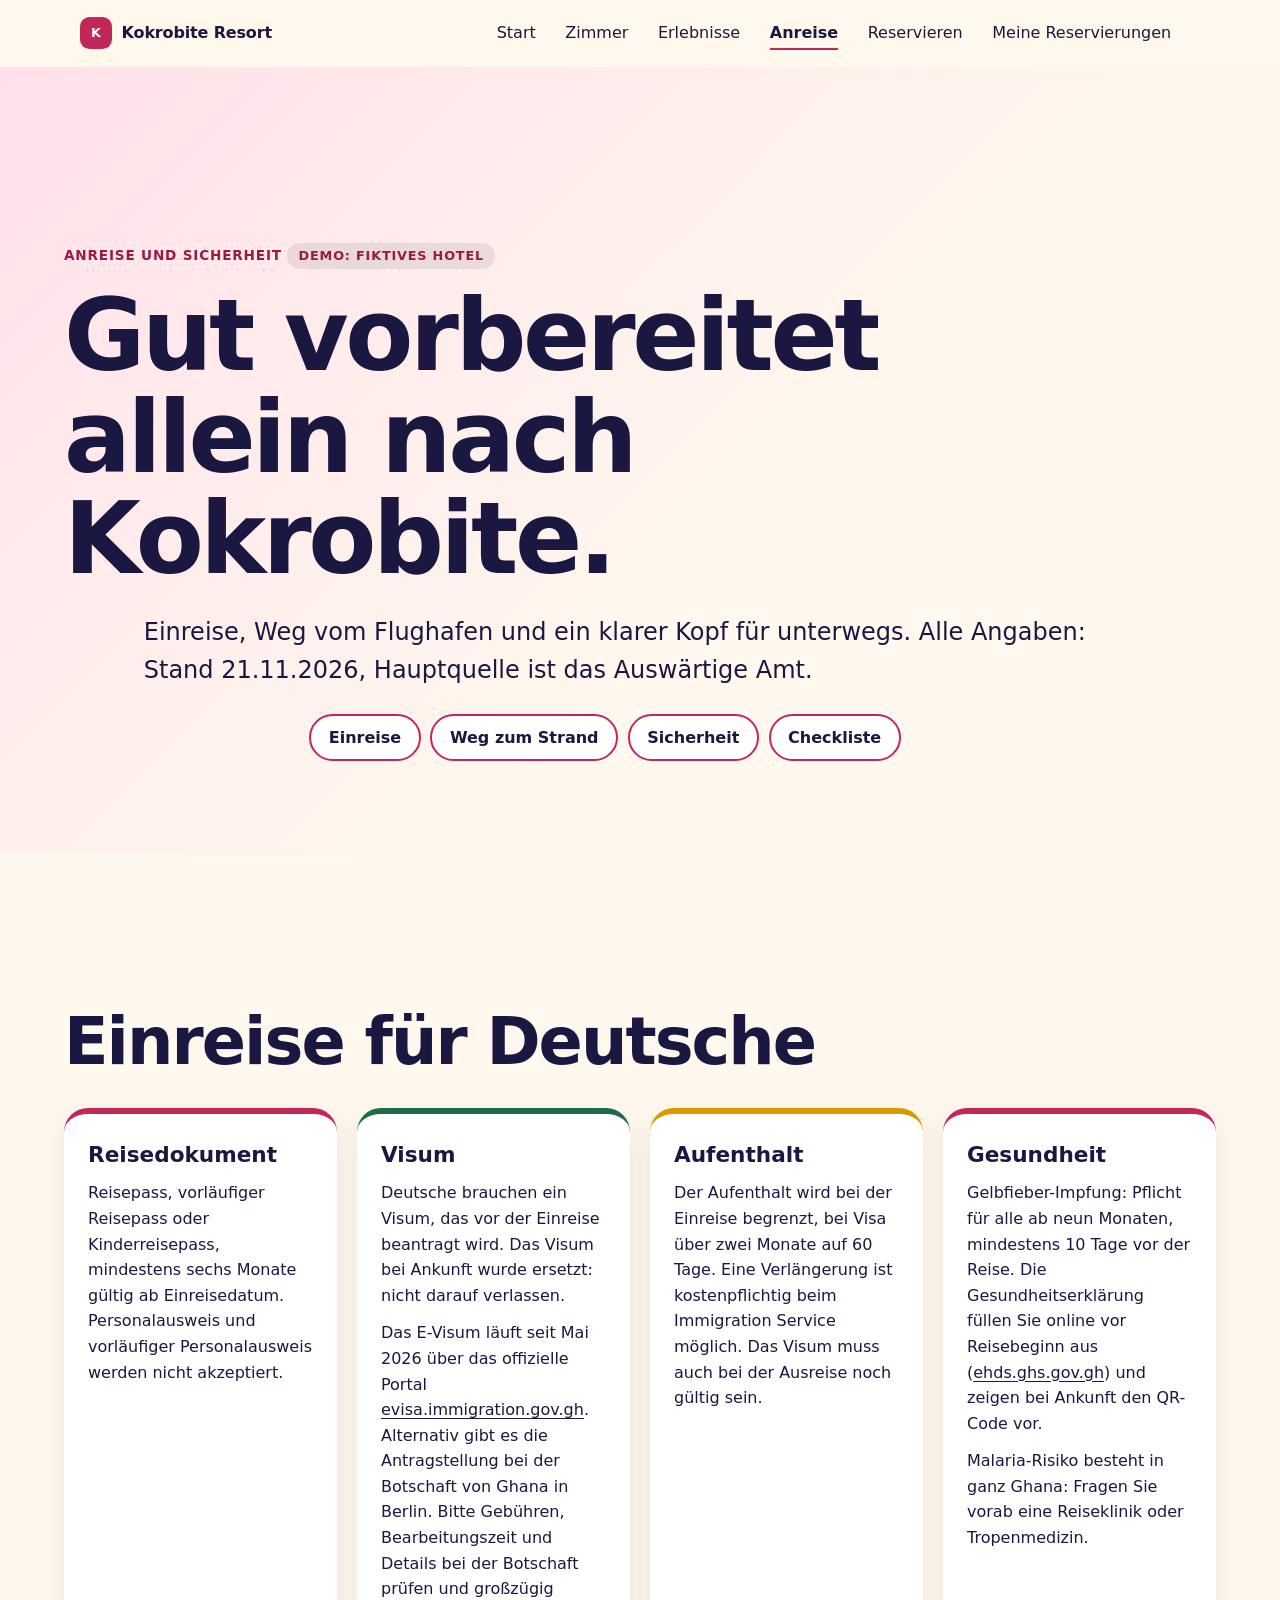
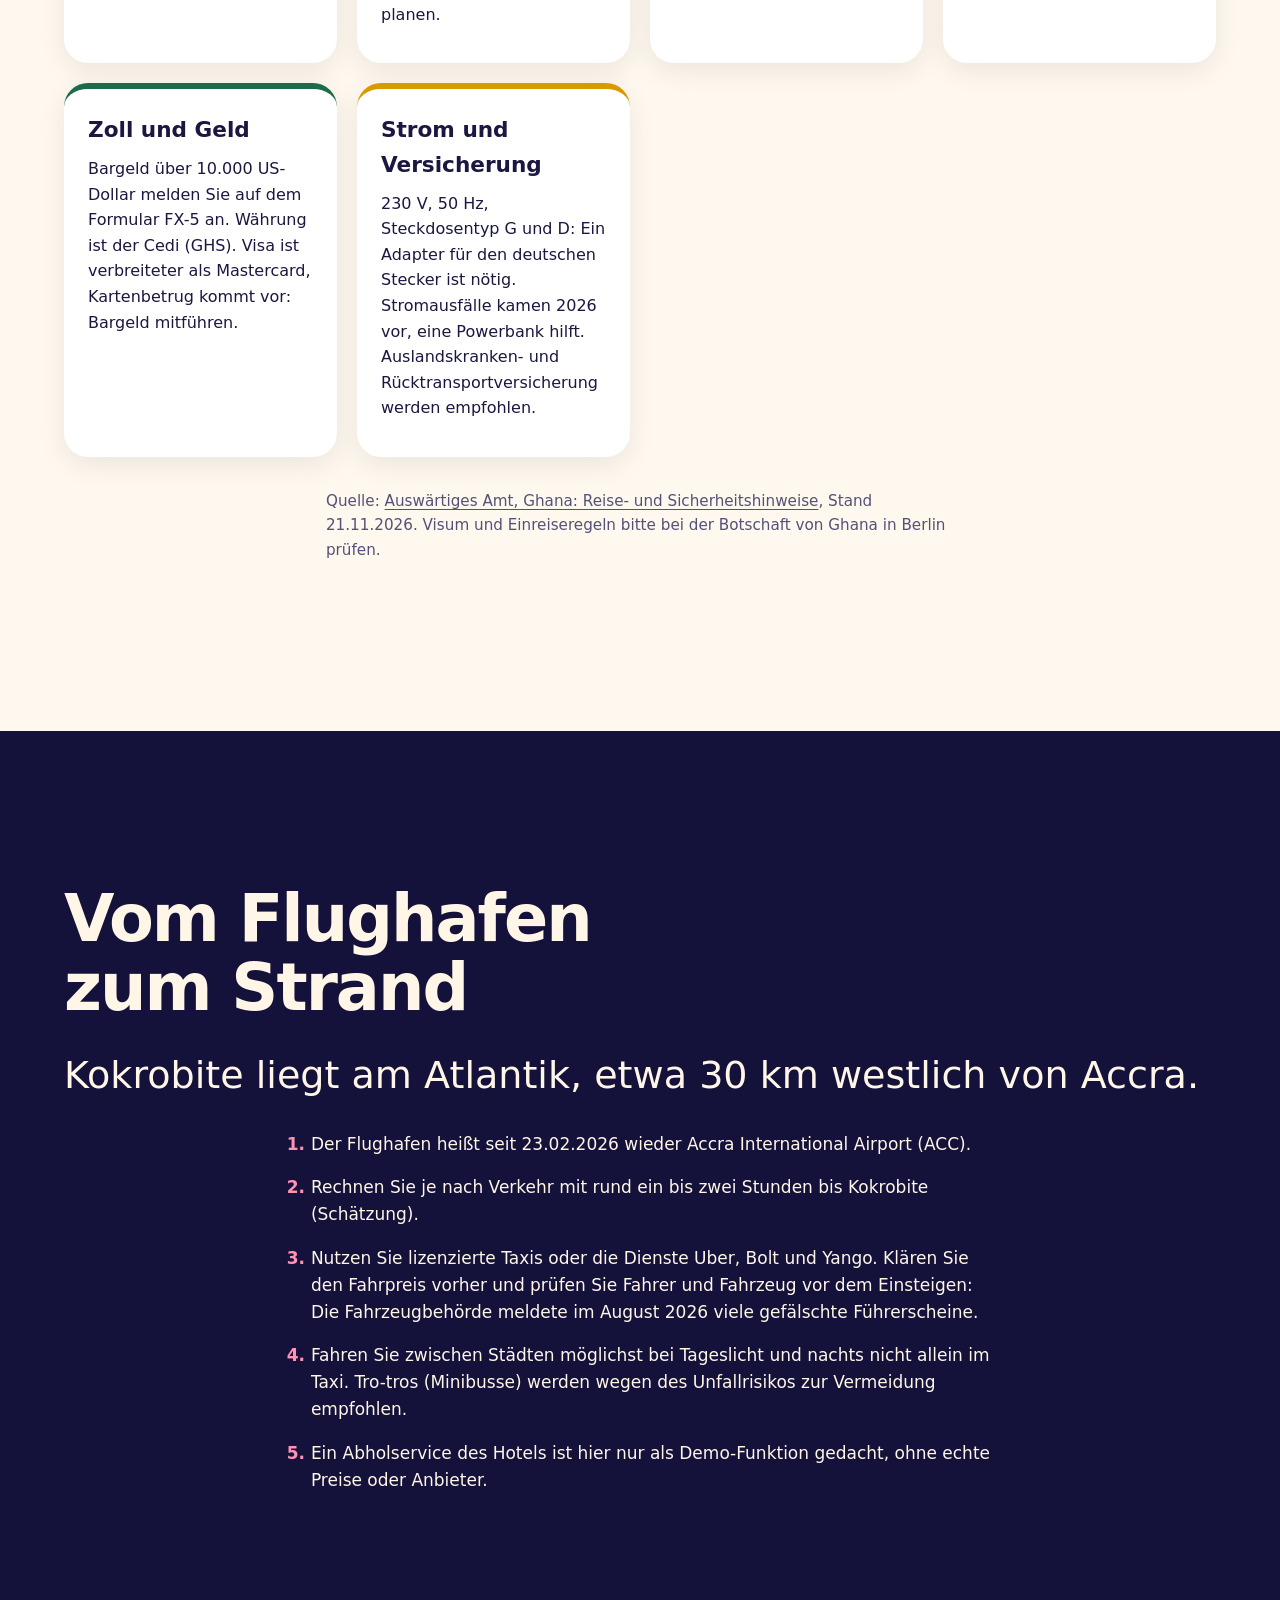
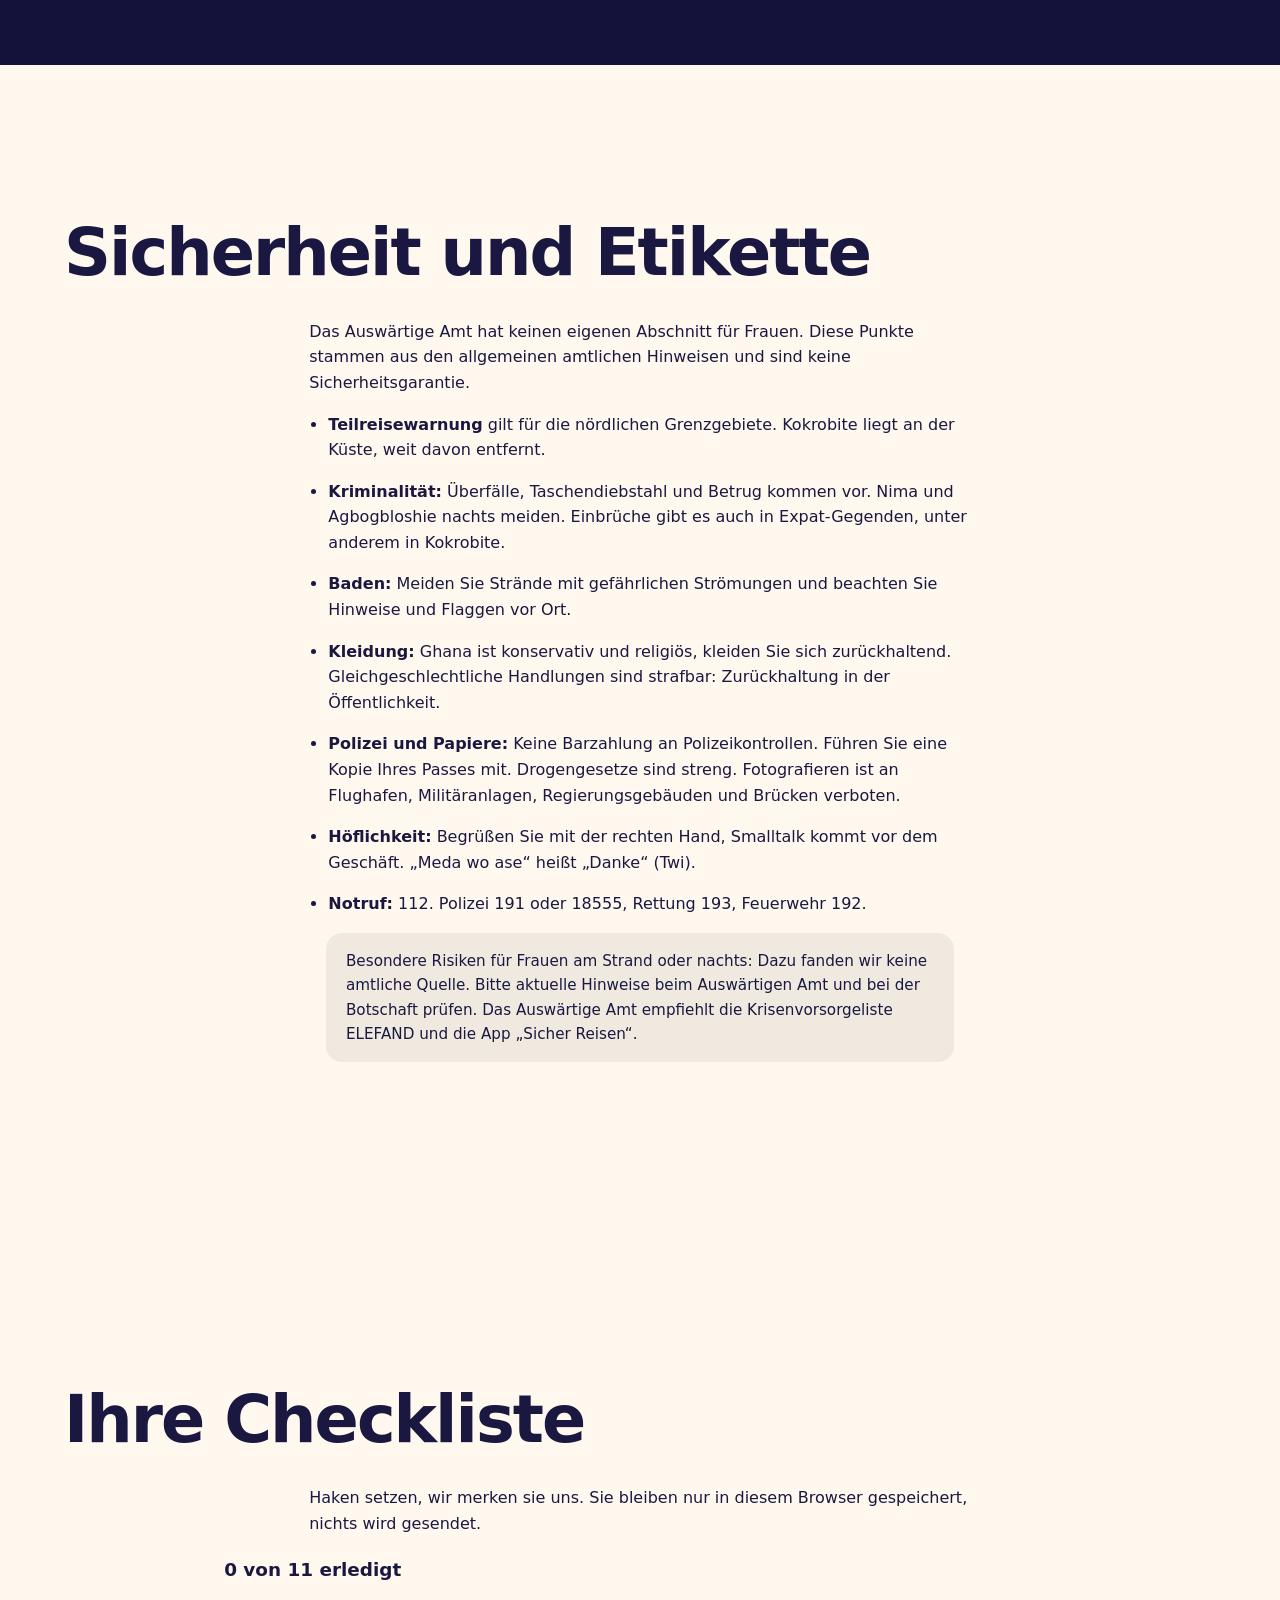
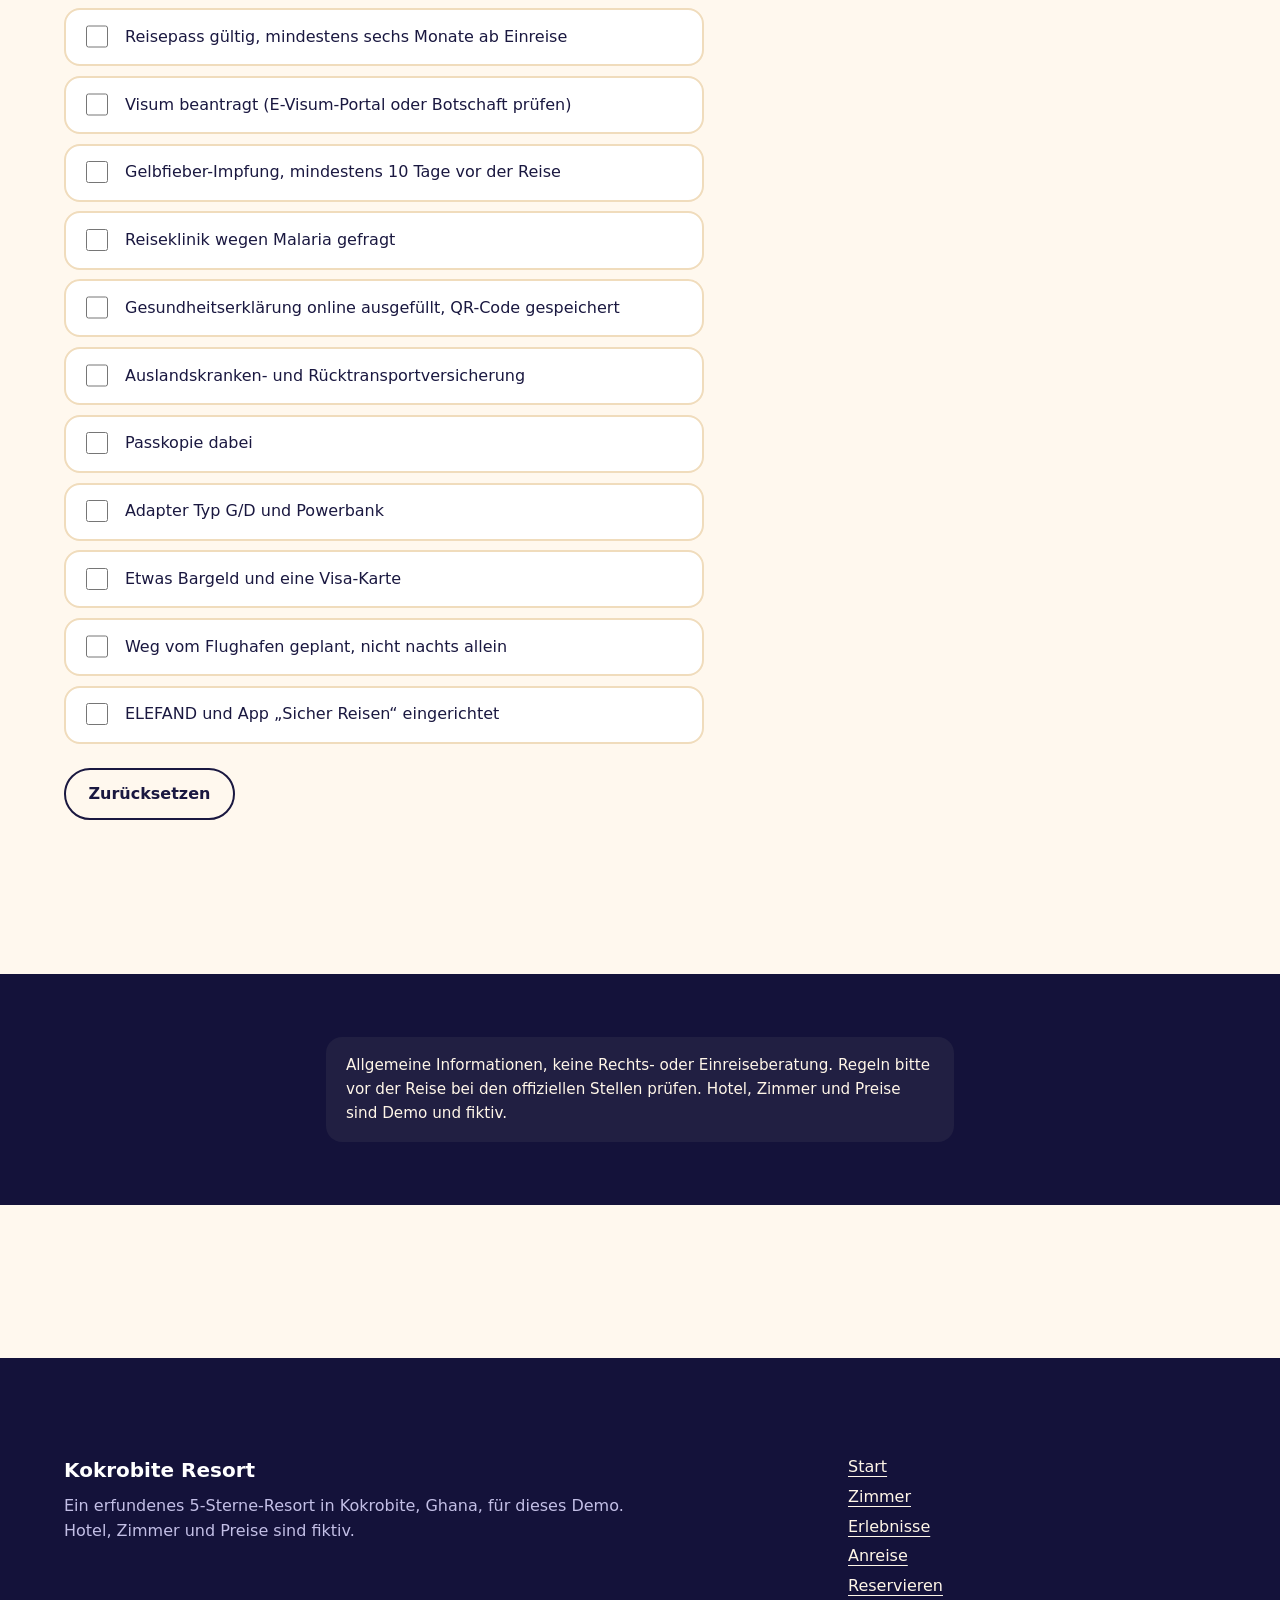
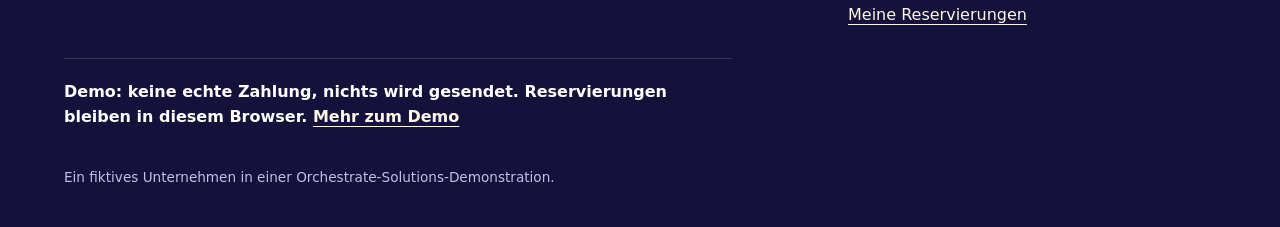
==== pages/anreise.html @ 4800da43 "Anreise und Sicherheit: Einreise, Weg vom Flughafen, Sicherheit, Checkliste" ====
<!doctype html>
<html lang="de">
<head>
<meta charset="utf-8">
<meta name="viewport" content="width=device-width, initial-scale=1">
<title>Anreise und Sicherheit für Alleinreisende</title>
<meta name="description" content="Einreise, Anreise ab Accra und Sicherheitshinweise für Frauen, die allein nach Kokrobite reisen. Stand 21.11.2026, mit Quellen und einer Checkliste.">
<style>@view-transition { navigation: auto; }</style>
<link rel="stylesheet" href="../css/tokens.css">
<link rel="stylesheet" href="../css/layout.css">
<link rel="stylesheet" href="../css/site.css">
<link rel="stylesheet" href="../css/anreise.css">
<script src="../js/nav.js" defer></script>
<script src="../js/motion.js" defer></script>
<script src="../js/app.js" defer></script>
</head>
<body>
<main id="main">
  <section class="band an-hero">
    <p class="an-eyebrow" data-reveal>Anreise und Sicherheit <span class="demo-label">Demo: fiktives Hotel</span></p>
    <h1 data-words>Gut vorbereitet allein nach Kokrobite.</h1>
    <p class="an-lead" data-reveal>Einreise, Weg vom Flughafen und ein klarer Kopf für unterwegs. Alle Angaben: Stand 21.11.2026, Hauptquelle ist das Auswärtige Amt.</p>
    <p class="an-chips" data-reveal><a href="#einreise">Einreise</a> <a href="#weg">Weg zum Strand</a> <a href="#sicher">Sicherheit</a> <a href="#checkliste">Checkliste</a></p>
  </section>

  <section class="band an-sec" id="einreise" aria-labelledby="h-einreise">
    <h2 id="h-einreise" data-reveal>Einreise für Deutsche</h2>
    <div class="an-grid">
      <article class="an-card" data-reveal>
        <h3>Reisedokument</h3>
        <p>Reisepass, vorläufiger Reisepass oder Kinderreisepass, mindestens sechs Monate gültig ab Einreisedatum. Personalausweis und vorläufiger Personalausweis werden nicht akzeptiert.</p>
      </article>
      <article class="an-card" data-reveal>
        <h3>Visum</h3>
        <p>Deutsche brauchen ein Visum, das vor der Einreise beantragt wird. Das Visum bei Ankunft wurde ersetzt: nicht darauf verlassen.</p>
        <p>Das E-Visum läuft seit Mai 2026 über das offizielle Portal <a href="https://evisa.immigration.gov.gh" rel="noopener">evisa.immigration.gov.gh</a>. Alternativ gibt es die Antragstellung bei der Botschaft von Ghana in Berlin. Bitte Gebühren, Bearbeitungszeit und Details bei der Botschaft prüfen und großzügig planen.</p>
      </article>
      <article class="an-card" data-reveal>
        <h3>Aufenthalt</h3>
        <p>Der Aufenthalt wird bei der Einreise begrenzt, bei Visa über zwei Monate auf 60 Tage. Eine Verlängerung ist kostenpflichtig beim Immigration Service möglich. Das Visum muss auch bei der Ausreise noch gültig sein.</p>
      </article>
      <article class="an-card" data-reveal>
        <h3>Gesundheit</h3>
        <p>Gelbfieber-Impfung: Pflicht für alle ab neun Monaten, mindestens 10 Tage vor der Reise. Die Gesundheitserklärung füllen Sie online vor Reisebeginn aus (<a href="https://ehds.ghs.gov.gh/declaration" rel="noopener">ehds.ghs.gov.gh</a>) und zeigen bei Ankunft den QR-Code vor.</p>
        <p>Malaria-Risiko besteht in ganz Ghana: Fragen Sie vorab eine Reiseklinik oder Tropenmedizin.</p>
      </article>
      <article class="an-card" data-reveal>
        <h3>Zoll und Geld</h3>
        <p>Bargeld über 10.000 US-Dollar melden Sie auf dem Formular FX-5 an. Währung ist der Cedi (GHS). Visa ist verbreiteter als Mastercard, Kartenbetrug kommt vor: Bargeld mitführen.</p>
      </article>
      <article class="an-card" data-reveal>
        <h3>Strom und Versicherung</h3>
        <p>230 V, 50 Hz, Steckdosentyp G und D: Ein Adapter für den deutschen Stecker ist nötig. Stromausfälle kamen 2026 vor, eine Powerbank hilft. Auslandskranken- und Rücktransportversicherung werden empfohlen.</p>
      </article>
    </div>
    <p class="an-source" data-reveal>Quelle: <a href="https://www.auswaertiges-amt.de/de/service/laender/ghana-node/ghanasicherheit/203372" rel="noopener">Auswärtiges Amt, Ghana: Reise- und Sicherheitshinweise</a>, Stand 21.11.2026. Visum und Einreiseregeln bitte bei der Botschaft von Ghana in Berlin prüfen.</p>
  </section>

  <section class="band band--dark an-sec an-way" id="weg" aria-labelledby="h-weg">
    <h2 id="h-weg" data-reveal>Vom Flughafen zum Strand</h2>
    <p class="an-big" data-reveal>Kokrobite liegt am Atlantik, etwa 30 km westlich von Accra.</p>
    <ol class="an-steps">
      <li data-reveal>Der Flughafen heißt seit 23.02.2026 wieder Accra International Airport (ACC).</li>
      <li data-reveal>Rechnen Sie je nach Verkehr mit rund ein bis zwei Stunden bis Kokrobite (Schätzung).</li>
      <li data-reveal>Nutzen Sie lizenzierte Taxis oder die Dienste Uber, Bolt und Yango. Klären Sie den Fahrpreis vorher und prüfen Sie Fahrer und Fahrzeug vor dem Einsteigen: Die Fahrzeugbehörde meldete im August 2026 viele gefälschte Führerscheine.</li>
      <li data-reveal>Fahren Sie zwischen Städten möglichst bei Tageslicht und nachts nicht allein im Taxi. Tro-tros (Minibusse) werden wegen des Unfallrisikos zur Vermeidung empfohlen.</li>
      <li data-reveal>Ein Abholservice des Hotels ist hier nur als Demo-Funktion gedacht, ohne echte Preise oder Anbieter.</li>
    </ol>
  </section>

  <section class="band an-sec" id="sicher" aria-labelledby="h-sicher">
    <h2 id="h-sicher" data-reveal>Sicherheit und Etikette</h2>
    <p class="prose" data-reveal>Das Auswärtige Amt hat keinen eigenen Abschnitt für Frauen. Diese Punkte stammen aus den allgemeinen amtlichen Hinweisen und sind keine Sicherheitsgarantie.</p>
    <ul class="an-list">
      <li data-reveal><strong>Teilreisewarnung</strong> gilt für die nördlichen Grenzgebiete. Kokrobite liegt an der Küste, weit davon entfernt.</li>
      <li data-reveal><strong>Kriminalität:</strong> Überfälle, Taschendiebstahl und Betrug kommen vor. Nima und Agbogbloshie nachts meiden. Einbrüche gibt es auch in Expat-Gegenden, unter anderem in Kokrobite.</li>
      <li data-reveal><strong>Baden:</strong> Meiden Sie Strände mit gefährlichen Strömungen und beachten Sie Hinweise und Flaggen vor Ort.</li>
      <li data-reveal><strong>Kleidung:</strong> Ghana ist konservativ und religiös, kleiden Sie sich zurückhaltend. Gleichgeschlechtliche Handlungen sind strafbar: Zurückhaltung in der Öffentlichkeit.</li>
      <li data-reveal><strong>Polizei und Papiere:</strong> Keine Barzahlung an Polizeikontrollen. Führen Sie eine Kopie Ihres Passes mit. Drogengesetze sind streng. Fotografieren ist an Flughafen, Militäranlagen, Regierungsgebäuden und Brücken verboten.</li>
      <li data-reveal><strong>Höflichkeit:</strong> Begrüßen Sie mit der rechten Hand, Smalltalk kommt vor dem Geschäft. „Meda wo ase“ heißt „Danke“ (Twi).</li>
      <li data-reveal><strong>Notruf:</strong> 112. Polizei 191 oder 18555, Rettung 193, Feuerwehr 192.</li>
    </ul>
    <p class="guide-note" data-reveal>Besondere Risiken für Frauen am Strand oder nachts: Dazu fanden wir keine amtliche Quelle. Bitte aktuelle Hinweise beim Auswärtigen Amt und bei der Botschaft prüfen. Das Auswärtige Amt empfiehlt die Krisenvorsorgeliste ELEFAND und die App „Sicher Reisen“.</p>
  </section>

  <section class="band an-sec an-check" id="checkliste" aria-labelledby="h-check">
    <h2 id="h-check" data-reveal>Ihre Checkliste</h2>
    <p class="prose" data-reveal>Haken setzen, wir merken sie uns. Sie bleiben nur in diesem Browser gespeichert, nichts wird gesendet.</p>
    <p class="an-progress" id="an-progress" role="status" aria-live="polite"></p>
    <ul class="an-checks" id="an-checks">
      <li><label><input type="checkbox" data-k="pass"> Reisepass gültig, mindestens sechs Monate ab Einreise</label></li>
      <li><label><input type="checkbox" data-k="visa"> Visum beantragt (E-Visum-Portal oder Botschaft prüfen)</label></li>
      <li><label><input type="checkbox" data-k="gelb"> Gelbfieber-Impfung, mindestens 10 Tage vor der Reise</label></li>
      <li><label><input type="checkbox" data-k="malaria"> Reiseklinik wegen Malaria gefragt</label></li>
      <li><label><input type="checkbox" data-k="health"> Gesundheitserklärung online ausgefüllt, QR-Code gespeichert</label></li>
      <li><label><input type="checkbox" data-k="ins"> Auslandskranken- und Rücktransportversicherung</label></li>
      <li><label><input type="checkbox" data-k="copy"> Passkopie dabei</label></li>
      <li><label><input type="checkbox" data-k="adapter"> Adapter Typ G/D und Powerbank</label></li>
      <li><label><input type="checkbox" data-k="cash"> Etwas Bargeld und eine Visa-Karte</label></li>
      <li><label><input type="checkbox" data-k="ride"> Weg vom Flughafen geplant, nicht nachts allein</label></li>
      <li><label><input type="checkbox" data-k="elefand"> ELEFAND und App „Sicher Reisen“ eingerichtet</label></li>
    </ul>
    <button type="button" class="an-reset" id="an-reset">Zurücksetzen</button>
  </section>

  <section class="band band--dark an-end">
    <p class="guide-note" data-reveal>Allgemeine Informationen, keine Rechts- oder Einreiseberatung. Regeln bitte vor der Reise bei den offiziellen Stellen prüfen. Hotel, Zimmer und Preise sind Demo und fiktiv.</p>
  </section>
</main>
<script>
(function () {
  var KEY = 'kokrobite:anreise-checklist', boxes = [].slice.call(document.querySelectorAll('#an-checks input')), out = document.getElementById('an-progress');
  var state = {};
  try { state = JSON.parse(localStorage.getItem(KEY) || '{}') || {}; } catch (e) { state = {}; }
  function show() { var n = boxes.filter(function (b) { return b.checked; }).length; out.textContent = n + ' von ' + boxes.length + ' erledigt'; }
  function save() { try { localStorage.setItem(KEY, JSON.stringify(state)); } catch (e) { /* nur diese Sitzung */ } }
  boxes.forEach(function (b) {
    b.checked = !!state[b.dataset.k];
    b.addEventListener('change', function () { state[b.dataset.k] = b.checked; save(); show(); });
  });
  document.getElementById('an-reset').addEventListener('click', function () { state = {}; boxes.forEach(function (b) { b.checked = false; }); save(); show(); });
  show();
})();
</script>
</body>
</html>
---- css/tokens.css ----
/* tokens.css — Designer. The look for the Kokrobite Resort: playful, sunny, colourful.
   Palette: deep night-ocean neutrals on warm sunlit sand paper, ONE accent: hibiscus pink (#c2275a, 5.9:1 on white) + bright supporting colours (sun, ocean, palm, violet).
   Type: system fonts only; a bold display scale with clamp() and tight tracking on large type.
   Motion: one easing, 400-900 ms, 60 ms stagger. Animate only transform, opacity, filter. */
:root {
  /* palette */
  --bg: #fff8ee;
  --surface: #ffffff;
  --surface-2: #ffeccf;
  --text: #1a1840;            /* 15:1 on --bg */
  --text-muted: #55507a;      /* 6.6:1 on --bg */
  --line: #f0dcbc;
  --dark: #14123a;            /* night-ocean band */
  --dark-2: #221f58;
  --on-dark: #fff6e8;         /* 14:1 on --dark */
  --on-dark-muted: #c3bfe6;   /* 7.6:1 on --dark */
  --accent: #c2275a;
  --accent-strong: #9a1a45;
  --accent-soft: #ffe0ea;
  --accent-on-dark: #ff93b4;  /* 7:1 on --dark */
  --on-accent: #ffffff;
  /* bright supporting colours: fills, chips, big type, calendar days. Use the -ink versions for small text on light. */
  --sun: #ffb703; --sun-ink: #7a5200;
  --ocean: #0fa3c4; --ocean-ink: #065f73;
  --palm: #2bb673; --palm-ink: #0f6b3c;
  --violet: #7c4dff; --violet-ink: #5330c9;
  --success: #1c6b4a;
  --danger: #b00020;
  --focus: #1a56db;

  /* type */
  --font-sans: system-ui, -apple-system, "Segoe UI", Roboto, "Helvetica Neue", Arial, sans-serif;
  --font-display: system-ui, -apple-system, "Segoe UI", Roboto, "Helvetica Neue", Arial, sans-serif;
  --font-mono: ui-monospace, SFMono-Regular, Menlo, Consolas, monospace;
  --fs-xs: .8125rem;
  --fs-sm: .9375rem;
  --fs-base: 1.0625rem;
  --fs-lg: clamp(1.2rem, 1rem + .8vw, 1.5rem);
  --fs-step: clamp(1.5rem, 1.1rem + 1.6vw, 2.5rem);   /* scrollytelling step text */
  --fs-h2: clamp(2rem, 1.2rem + 3.6vw, 4.25rem);
  --fs-h1: clamp(2.75rem, 1.4rem + 6vw, 7rem);
  --fs-giant: clamp(5rem, 2rem + 16vw, 16rem);        /* marquee / changing word */
  --lh-tight: 1.02;
  --lh-snug: 1.2;
  --lh-body: 1.6;
  --track-display: -.035em;
  --track-h2: -.025em;
  --measure: 65ch;

  /* spacing, radius, shadow */
  --space-1: .25rem; --space-2: .5rem; --space-3: .75rem; --space-4: 1rem;
  --space-5: 1.5rem; --space-6: 2rem; --space-7: 3rem; --space-8: 4.5rem;
  --section: clamp(5rem, 12vw, 10rem);
  --gutter: clamp(1.25rem, 5vw, 4rem);
  --radius-sm: .75rem; --radius: 1.25rem; --radius-lg: 2rem; --radius-pill: 999px;
  --shadow-sm: 0 1px 2px rgba(26, 24, 64, .06), 0 2px 8px rgba(26, 24, 64, .05);
  --shadow: 0 6px 24px rgba(26, 24, 64, .08), 0 2px 6px rgba(26, 24, 64, .05);
  --shadow-lg: 0 24px 60px rgba(26, 24, 64, .16);
  --glow: radial-gradient(60% 60% at 50% 40%, rgba(194, 39, 90, .22), transparent 70%);
  --gradient-text: linear-gradient(100deg, #c2275a 0%, #ff8a3d 45%, #c2275a 100%);
  --gradient-text-dark: linear-gradient(100deg, #ff93b4 0%, #ffd166 50%, #ff93b4 100%);

  /* motion */
  --ease: cubic-bezier(.2, .7, .2, 1);
  --dur-fast: 400ms;
  --dur: 650ms;
  --dur-slow: 900ms;
  --stagger: 60ms;
  --rise: 1.25rem;            /* reveal travel distance */
  --blur-in: 6px;             /* reveal start blur */
}

@media (prefers-reduced-motion: reduce) {
  :root { --dur-fast: 0ms; --dur: 0ms; --dur-slow: 0ms; --stagger: 0ms; --rise: 0; --blur-in: 0; }
}

/* CSS-only accents */
.text-gradient {
  background: var(--gradient-text);
  background-size: 200% 100%;
  -webkit-background-clip: text; background-clip: text;
  color: transparent; -webkit-text-fill-color: transparent;
}
.band--dark .text-gradient { background-image: var(--gradient-text-dark); }
.glow { background-image: var(--glow); }
---- css/layout.css ----
/* Layout, shell and motion (UI/UX). Colours and type come from tokens.css; fallbacks keep it working alone. */
@view-transition { navigation: auto; }
:root{--lx-bg:var(--bg,#faf8f5);--lx-fg:var(--text,#1a1815);--lx-accent:var(--accent,#b4472b);--lx-muted:var(--text-muted,#4d5a69);--lx-line:var(--line,#e1d9cb);--lx-dark:var(--dark,#14120f);--lx-on-dark:var(--on-dark,#f7f3ec);--lx-ease:var(--ease,cubic-bezier(.2,.7,.2,1));--lx-space:var(--section,clamp(5rem,12vw,10rem));--lx-gut:var(--gutter,clamp(1.25rem,5vw,4rem));--lx-max:78rem}
*,*::before,*::after{box-sizing:border-box}
html{scroll-behavior:smooth;scroll-padding-top:5rem;-webkit-text-size-adjust:100%}
body{margin:0;background:var(--lx-bg);color:var(--lx-fg);font-family:var(--font-sans,system-ui,sans-serif);line-height:1.6;overflow-x:hidden}
img,svg{max-width:100%;height:auto}
main{display:block;outline:none}
:focus-visible{outline:3px solid var(--focus,var(--lx-accent));outline-offset:3px;border-radius:4px}
.visually-hidden{position:absolute!important;width:1px;height:1px;overflow:hidden;clip:rect(0 0 0 0);white-space:nowrap}
.skip-link{position:fixed;left:1rem;top:-4rem;z-index:200;background:var(--lx-fg);color:var(--lx-bg);padding:.7rem 1rem;border-radius:.5rem;text-decoration:none;transition:top .2s}
.skip-link:focus{top:1rem}
.read-progress{position:fixed;inset:0 0 auto 0;height:3px;z-index:150;pointer-events:none}
.read-progress span{display:block;height:100%;background:var(--lx-accent);transform:scaleX(0);transform-origin:0 50%}
/* header */
.site-header{position:sticky;top:0;z-index:100;background:color-mix(in srgb,var(--lx-bg) 86%,transparent);backdrop-filter:saturate(1.4) blur(12px);border-bottom:1px solid transparent;transition:border-color .3s}
.site-header.is-scrolled{border-bottom-color:var(--lx-line)}
.site-header__inner{max-width:var(--lx-max);margin:0 auto;padding:.7rem var(--lx-gut);display:flex;align-items:center;gap:1rem}
.site-brand{display:flex;align-items:center;gap:.6rem;text-decoration:none;color:inherit;font-weight:700;letter-spacing:-.01em;margin-right:auto}
.site-brand__mark{display:grid;place-items:center;min-width:2rem;height:2rem;padding:0 .35rem;font-size:.8rem;border-radius:.6rem;background:var(--lx-accent);color:#fff;font-weight:800}
.site-nav ul,.site-footer ul{list-style:none;margin:0;padding:0;display:flex;gap:.25rem}
.site-nav a{display:block;padding:.55rem .8rem;border-radius:.6rem;color:inherit;text-decoration:none;position:relative}
.site-nav a::after{content:"";position:absolute;left:.8rem;right:.8rem;bottom:.3rem;height:2px;background:var(--lx-accent);transform:scaleX(0);transform-origin:0 50%;transition:transform .4s var(--lx-ease)}
.site-nav a:hover::after,.site-nav a[aria-current="page"]::after{transform:scaleX(1)}
.site-nav a[aria-current="page"]{font-weight:600}
.site-header__actions{display:flex;align-items:center;gap:.5rem}
.nav-toggle{display:none;width:2.75rem;height:2.75rem;border:1px solid var(--lx-line);border-radius:.7rem;background:transparent;color:inherit;cursor:pointer;place-items:center}
.nav-toggle__bars,.nav-toggle__bars::before{display:block;width:1.2rem;height:2px;background:currentColor;position:relative;transition:transform .3s var(--lx-ease)}
.nav-toggle__bars::before{content:"";position:absolute;top:-6px;left:0}
.is-open .nav-toggle__bars{transform:translateY(0) rotate(45deg)}.is-open .nav-toggle__bars::before{transform:translateY(6px) rotate(-90deg)}
@media (max-width:64rem){
  .nav-toggle{display:grid}
  .site-header__inner{flex-wrap:wrap}
  .site-brand{order:1}.site-header__actions{order:2}.nav-toggle{order:3}
  .site-nav{order:4;flex-basis:100%;display:none}
  .is-open .site-nav{display:block}
  .site-nav ul{flex-direction:column;padding-bottom:.6rem}
  .site-nav a{padding:.85rem .5rem;font-size:1.1rem}
}
/* footer */
.site-footer{background:var(--lx-dark);color:var(--lx-on-dark);padding:clamp(3rem,8vw,6rem) var(--lx-gut) 2rem;margin-top:var(--lx-space)}
.site-footer__inner{max-width:var(--lx-max);margin:0 auto;display:grid;gap:1.5rem 3rem;grid-template-columns:2fr 1fr}
.site-footer p{margin:.4rem 0;max-width:60ch;color:var(--on-dark-muted,#aab6c4)}
.site-footer strong{font-size:1.25rem;color:#fff}
.site-footer ul{flex-direction:column}
.site-footer a{color:var(--lx-on-dark);text-underline-offset:.25em}
.site-footer__test{grid-column:1/-1;color:#fff!important;font-weight:600;border-top:1px solid rgba(255,255,255,.14);padding-top:1.2rem}
.site-footer__small{grid-column:1/-1;font-size:.85rem}
@media (max-width:64rem){.site-footer__inner{grid-template-columns:1fr}}
/* bands */
.band{padding:var(--lx-space) var(--lx-gut)}
.band>*{max-width:var(--lx-max);margin-inline:auto}
.band--dark{background:var(--lx-dark);color:var(--lx-on-dark)}.band--dark [data-rotate],.band--dark .steps__word{color:var(--accent-on-dark,#ff9a82)}
.band h2,.hero h1{font-family:var(--font-display,inherit);letter-spacing:-.035em;line-height:1.02;text-wrap:balance}
.band h2{font-size:var(--fs-h2,clamp(2.2rem,6vw,4.5rem));margin:0 0 1.5rem}
.band p{max-width:65ch}
.hero{min-height:100svh;display:flex;flex-direction:column;justify-content:center;padding:6rem var(--lx-gut)}
.hero h1{font-size:var(--fs-h1,clamp(3rem,9vw,7rem));margin:0 0 1.5rem;max-width:16ch}
a{text-underline-offset:.2em}
.btn,button.btn{transition:transform .3s var(--lx-ease),box-shadow .3s}
.btn:hover{transform:translateY(-2px)}
/* reveal */
.js [data-reveal]{opacity:0;transform:translateY(28px);transition:opacity .8s var(--lx-ease),transform .8s var(--lx-ease)}
.js [data-reveal].is-in{opacity:1;transform:none}
.js [data-reveal][data-delay="1"]{transition-delay:.1s}.js [data-reveal][data-delay="2"]{transition-delay:.2s}.js [data-reveal][data-delay="3"]{transition-delay:.3s}
/* words */
[data-words] .w{display:inline-block;overflow:hidden;vertical-align:top;padding-bottom:.12em;margin-bottom:-.12em}
[data-words] .w>span{display:inline-block;opacity:0;transform:translateY(70%);filter:blur(6px);transition:transform .8s var(--lx-ease),opacity .8s var(--lx-ease),filter .8s var(--lx-ease);transition-delay:calc(var(--i,0)*60ms)}
[data-words].is-in .w>span{opacity:1;transform:none;filter:none}
/* kinetic word and gradient sweep */
[data-rotate]{display:inline-block;color:var(--lx-accent);transition:opacity .38s,transform .38s var(--lx-ease)}
[data-rotate].is-out{opacity:0;transform:translateY(-.3em)}
.sweep{background:linear-gradient(100deg,var(--lx-fg) 20%,var(--lx-accent) 50%,var(--lx-fg) 80%);background-size:250% 100%;-webkit-background-clip:text;background-clip:text;color:transparent;animation:sweep 6s linear infinite}
@keyframes sweep{to{background-position:-250% 0}}
/* marquee */
[data-marquee]{overflow:hidden;white-space:nowrap;padding-block:clamp(1rem,3vw,2rem);max-width:none!important;font-size:clamp(4rem,14vw,12rem);font-weight:800;letter-spacing:-.04em;line-height:1}
.marquee__track{display:flex;width:max-content;animation:marquee 40s linear infinite}
.marquee__row{display:flex;gap:.5em;padding-right:.5em}.marquee__row>*{flex:none}
@keyframes marquee{to{transform:translateX(-50%)}}
/* fill statement */
[data-fill]{font-size:clamp(1.8rem,4.6vw,3.6rem);line-height:1.15;letter-spacing:-.025em;font-weight:600;max-width:24ch}
[data-fill] .fw{transition:opacity .2s linear}
/* sticky steps */
[data-sticky-steps]{position:relative;display:grid;grid-template-columns:1fr 1.1fr;gap:3rem;align-items:start}
.steps__word{position:sticky;top:22vh;font-size:clamp(3.5rem,11vw,9rem);font-weight:800;letter-spacing:-.045em;line-height:1;color:var(--lx-accent);min-height:1em;align-self:start}
.steps__word.swap{animation:wordIn .6s var(--lx-ease)}
@keyframes wordIn{from{opacity:0;transform:translateY(.25em);filter:blur(8px)}}
[data-step]{min-height:70vh;display:flex;align-items:center;font-size:clamp(1.5rem,3vw,2.5rem);line-height:1.25;letter-spacing:-.015em;opacity:.3;transition:opacity .5s}
[data-step].is-active{opacity:1}
@media (max-width:64rem){[data-sticky-steps]{grid-template-columns:1fr;gap:0}.steps__word{top:4.5rem;background:var(--lx-bg);z-index:2;padding:.5rem 0;font-size:clamp(3rem,16vw,5rem)}.band--dark .steps__word{background:var(--lx-dark)}[data-step]{min-height:55vh}}
[data-parallax]{will-change:transform}
/* no-JS and reduced motion: everything visible, nothing moves */
@media (prefers-reduced-motion:reduce){
  html{scroll-behavior:auto}
  .js [data-reveal],[data-words] .w>span{opacity:1!important;transform:none!important;filter:none!important;transition:none!important}
  .marquee__track,.sweep{animation:none}.steps__word.swap{animation:none}
  [data-step]{opacity:1}[data-fill] .fw{opacity:1!important}
  @view-transition{navigation:none}
}
---- css/site.css ----
/* Site-wide base (Lead Developer). Tokens come from css/tokens.css. */
@view-transition { navigation: auto; }
*, *::before, *::after { box-sizing: border-box; }
html { scroll-behavior: smooth; -webkit-text-size-adjust: 100%; }
body { margin: 0; font-family: system-ui, -apple-system, "Segoe UI", Roboto, sans-serif; line-height: 1.6; background: var(--bg, #fff); color: var(--text, #111); }
img, svg { max-width: 100%; height: auto; }
a { color: inherit; text-underline-offset: .2em; }
:focus-visible { outline: 3px solid var(--focus, #1a56db); outline-offset: 2px; }
.band { padding-block: clamp(5rem, 12vw, 10rem); padding-inline: max(1rem, 5vw); }
.band--dark { background: var(--dark, #0b1020); color: var(--on-dark, #fff); }
.prose { max-width: 65ch; }
@media (prefers-reduced-motion: reduce) { html { scroll-behavior: auto; } }
.demo-label { display: inline-block; padding: .2rem .7rem; border-radius: 999px; background: rgba(127,127,127,.16); font-size: .8rem; font-weight: 600; }
.guide-note { padding: 1rem 1.25rem; border-radius: 1rem; background: rgba(127,127,127,.12); font-size: .95rem; }
.demo-banner { text-align: center; font-size: .85rem; padding: .4rem 1rem; background: rgba(127,127,127,.14); }
---- css/anreise.css ----
/* anreise.css (Senior Dev 5): arrival and safety page. Tokens with fallbacks. */
.an-hero { padding-block: clamp(6rem, 14vw, 11rem) clamp(3rem, 6vw, 5rem); background: linear-gradient(135deg, var(--accent-soft, #ffe8d6), var(--bg, #fff) 60%); }
.an-hero h1 { font-family: var(--font-display, inherit); font-size: var(--fs-h1, clamp(2.75rem, 1.4rem + 6vw, 7rem)); letter-spacing: -.035em; line-height: 1.02; max-width: 16ch; margin: 0 0 1.5rem; text-wrap: balance; }
.an-eyebrow { font-weight: 700; letter-spacing: .06em; text-transform: uppercase; font-size: .85rem; color: var(--accent-strong, var(--accent, #b3361f)); margin: 0 0 1rem; }
.an-lead { font-size: var(--fs-lg, 1.3rem); max-width: 60ch; }
.an-chips { display: flex; flex-wrap: wrap; gap: .6rem; margin-top: 1.5rem; }
.an-chips a { padding: .55rem 1.1rem; border-radius: 999px; background: var(--surface, #fff); border: 2px solid var(--accent, #b3361f); text-decoration: none; font-weight: 600; transition: transform .3s cubic-bezier(.2,.7,.2,1), background .3s; }
.an-chips a:hover { transform: translateY(-2px); background: var(--accent-soft, #ffe8d6); }
.an-sec h2 { font-family: var(--font-display, inherit); font-size: var(--fs-h2, clamp(2rem, 1.2rem + 3.6vw, 4.25rem)); letter-spacing: -.03em; line-height: 1.05; margin: 0 0 2rem; max-width: 18ch; text-wrap: balance; }
.an-grid { display: grid; grid-template-columns: repeat(auto-fit, minmax(17rem, 1fr)); gap: 1.25rem; }
.an-card { background: var(--surface, #fff); border-radius: 1.5rem; padding: 1.5rem; box-shadow: 0 8px 28px rgba(0,0,0,.08); border-top: 6px solid var(--accent, #b3361f); }
.an-card:nth-child(3n+2) { border-top-color: var(--accent-2, var(--success, #1c6b4a)); }
.an-card:nth-child(3n) { border-top-color: var(--accent-3, #d99a00); }
.an-card h3 { margin: 0 0 .5rem; font-size: 1.35rem; }
.an-card p { margin: 0 0 .75rem; }
.an-source { margin-top: 2rem; font-size: .95rem; max-width: 65ch; color: var(--text-muted, inherit); }
.an-big { font-size: var(--fs-step, clamp(1.5rem, 1.1rem + 1.6vw, 2.5rem)); max-width: 28ch; line-height: 1.2; margin: 0 0 2rem; }
.an-steps { max-width: 65ch; padding-left: 1.4rem; font-size: var(--fs-base, 1.0625rem); }
.an-steps li, .an-list li { margin-bottom: 1rem; }
.an-steps li::marker { color: var(--accent-on-dark, #ff9a82); font-weight: 700; }
.an-list { max-width: 65ch; padding-left: 1.2rem; }
.an-checks { list-style: none; padding: 0; margin: 1.5rem 0; display: grid; gap: .6rem; max-width: 40rem; }
.an-checks label { display: flex; gap: .85rem; align-items: flex-start; padding: .85rem 1rem; background: var(--surface, #fff); border: 2px solid var(--line, #ddd); border-radius: 1rem; cursor: pointer; transition: border-color .2s, background .2s; }
.an-checks label:hover { border-color: var(--accent, #b3361f); }
.an-checks input { width: 1.4rem; height: 1.4rem; flex: none; margin-top: .1rem; accent-color: var(--accent, #b3361f); }
.an-checks label:has(input:checked) { background: var(--accent-soft, #ffe8d6); text-decoration: line-through; text-decoration-color: rgba(0,0,0,.35); }
.an-progress { font-weight: 700; font-size: 1.15rem; }
.an-reset { padding: .7rem 1.4rem; border-radius: 999px; border: 2px solid currentColor; background: transparent; color: inherit; font: inherit; font-weight: 600; cursor: pointer; }
.an-end { padding-block: 3rem; }
@media (prefers-reduced-motion: reduce) { .an-chips a, .an-checks label { transition: none; } }
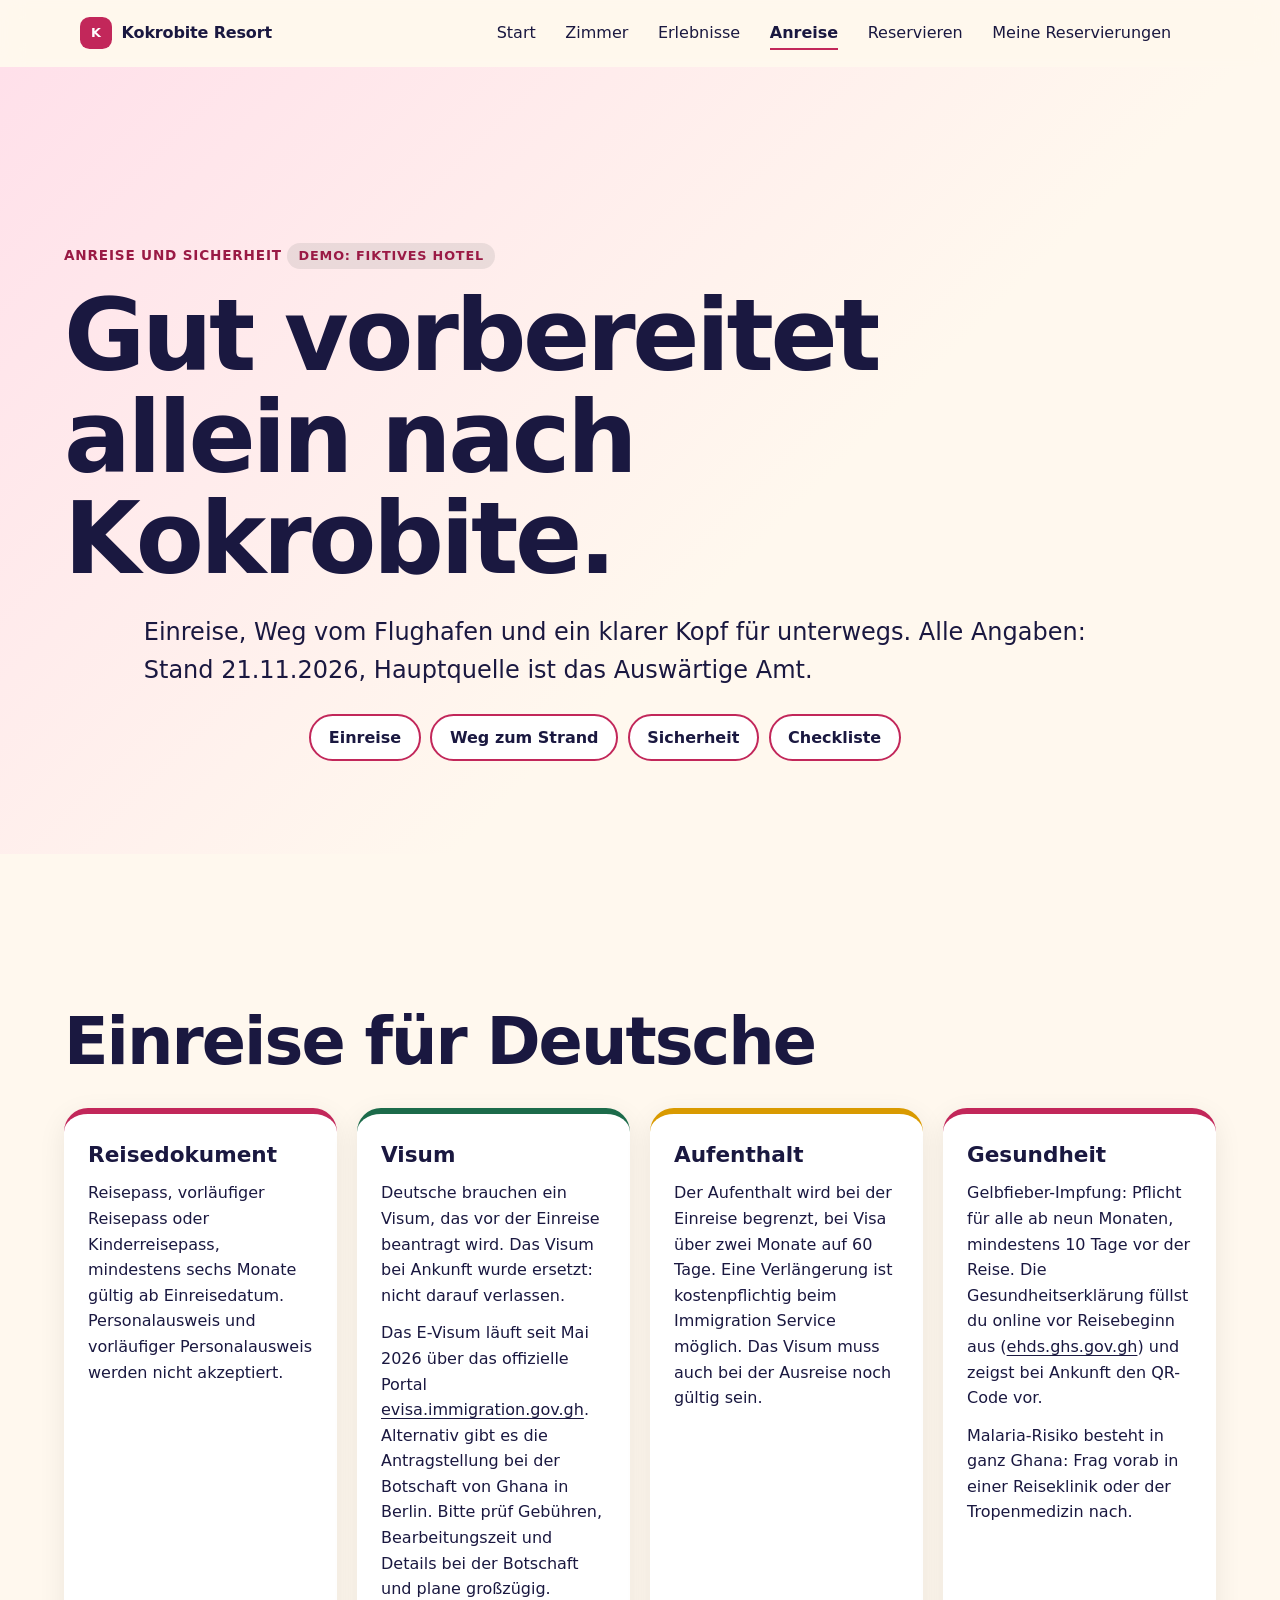
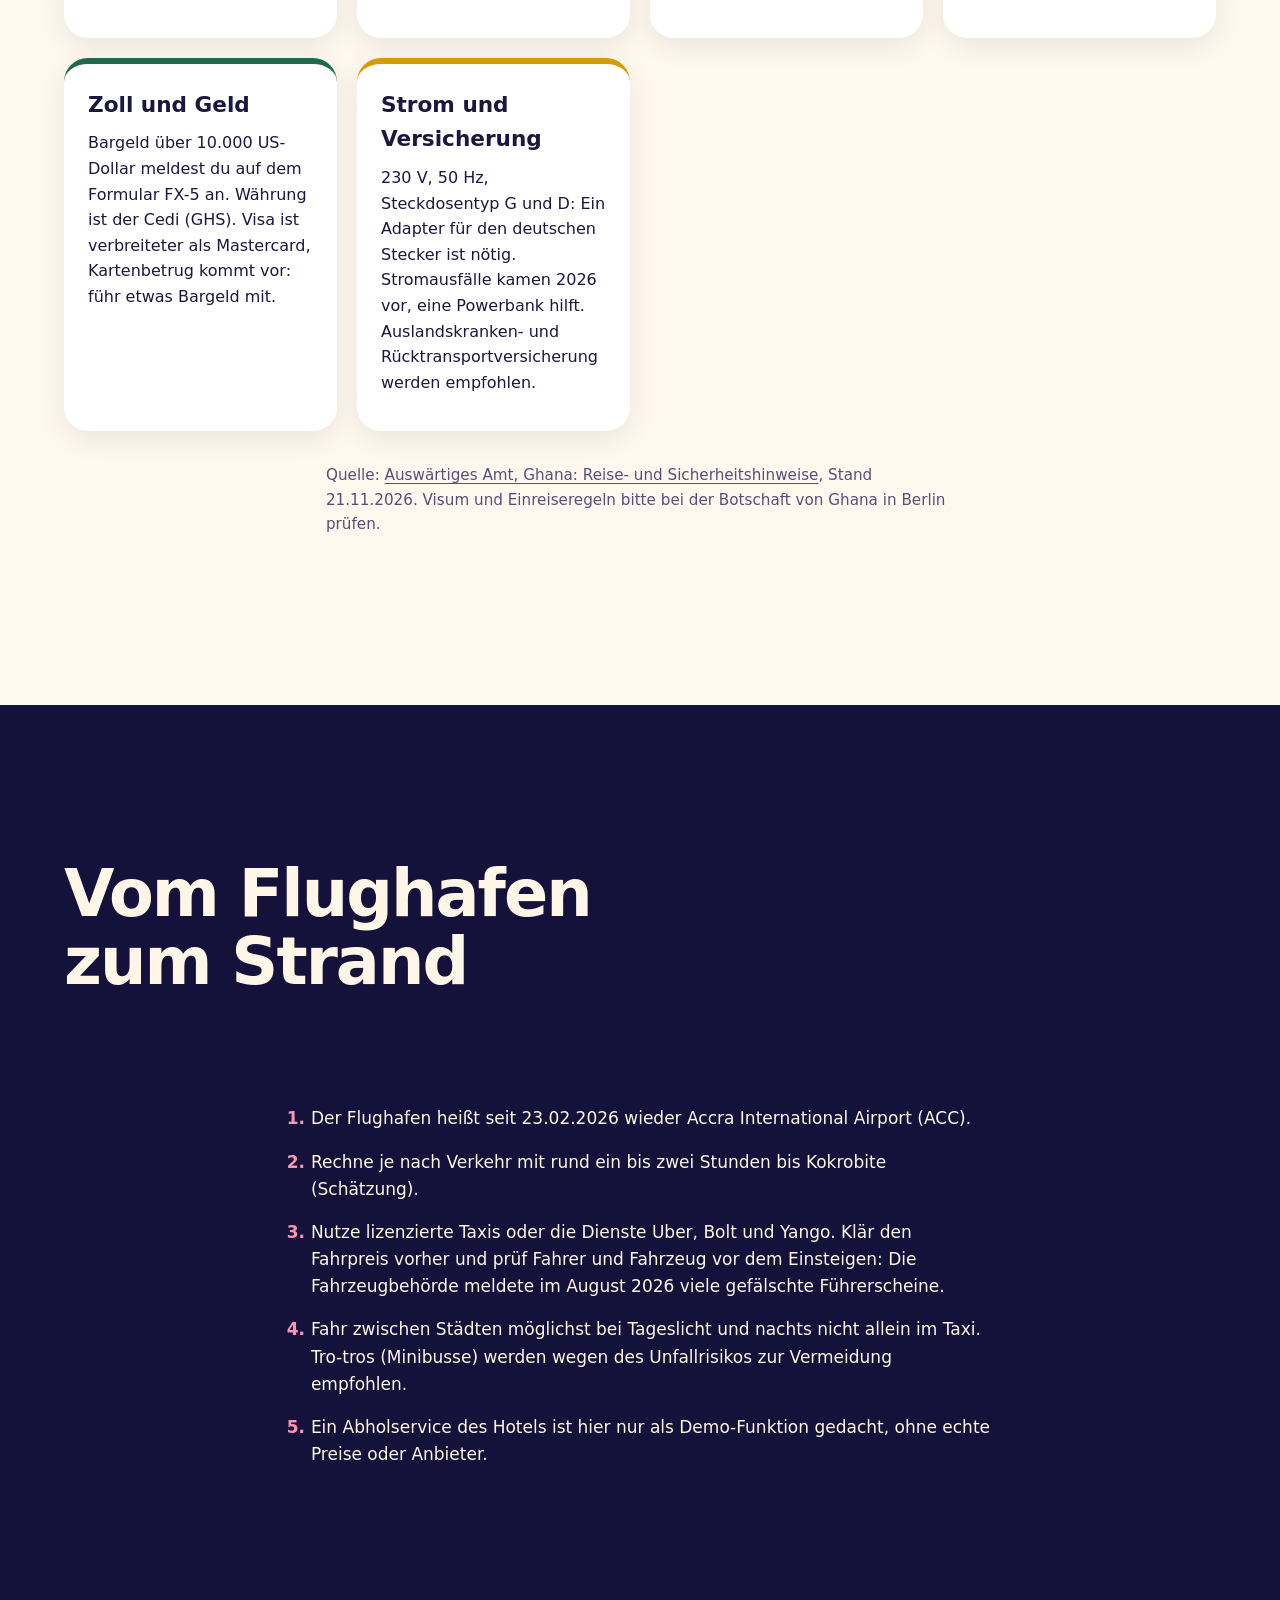
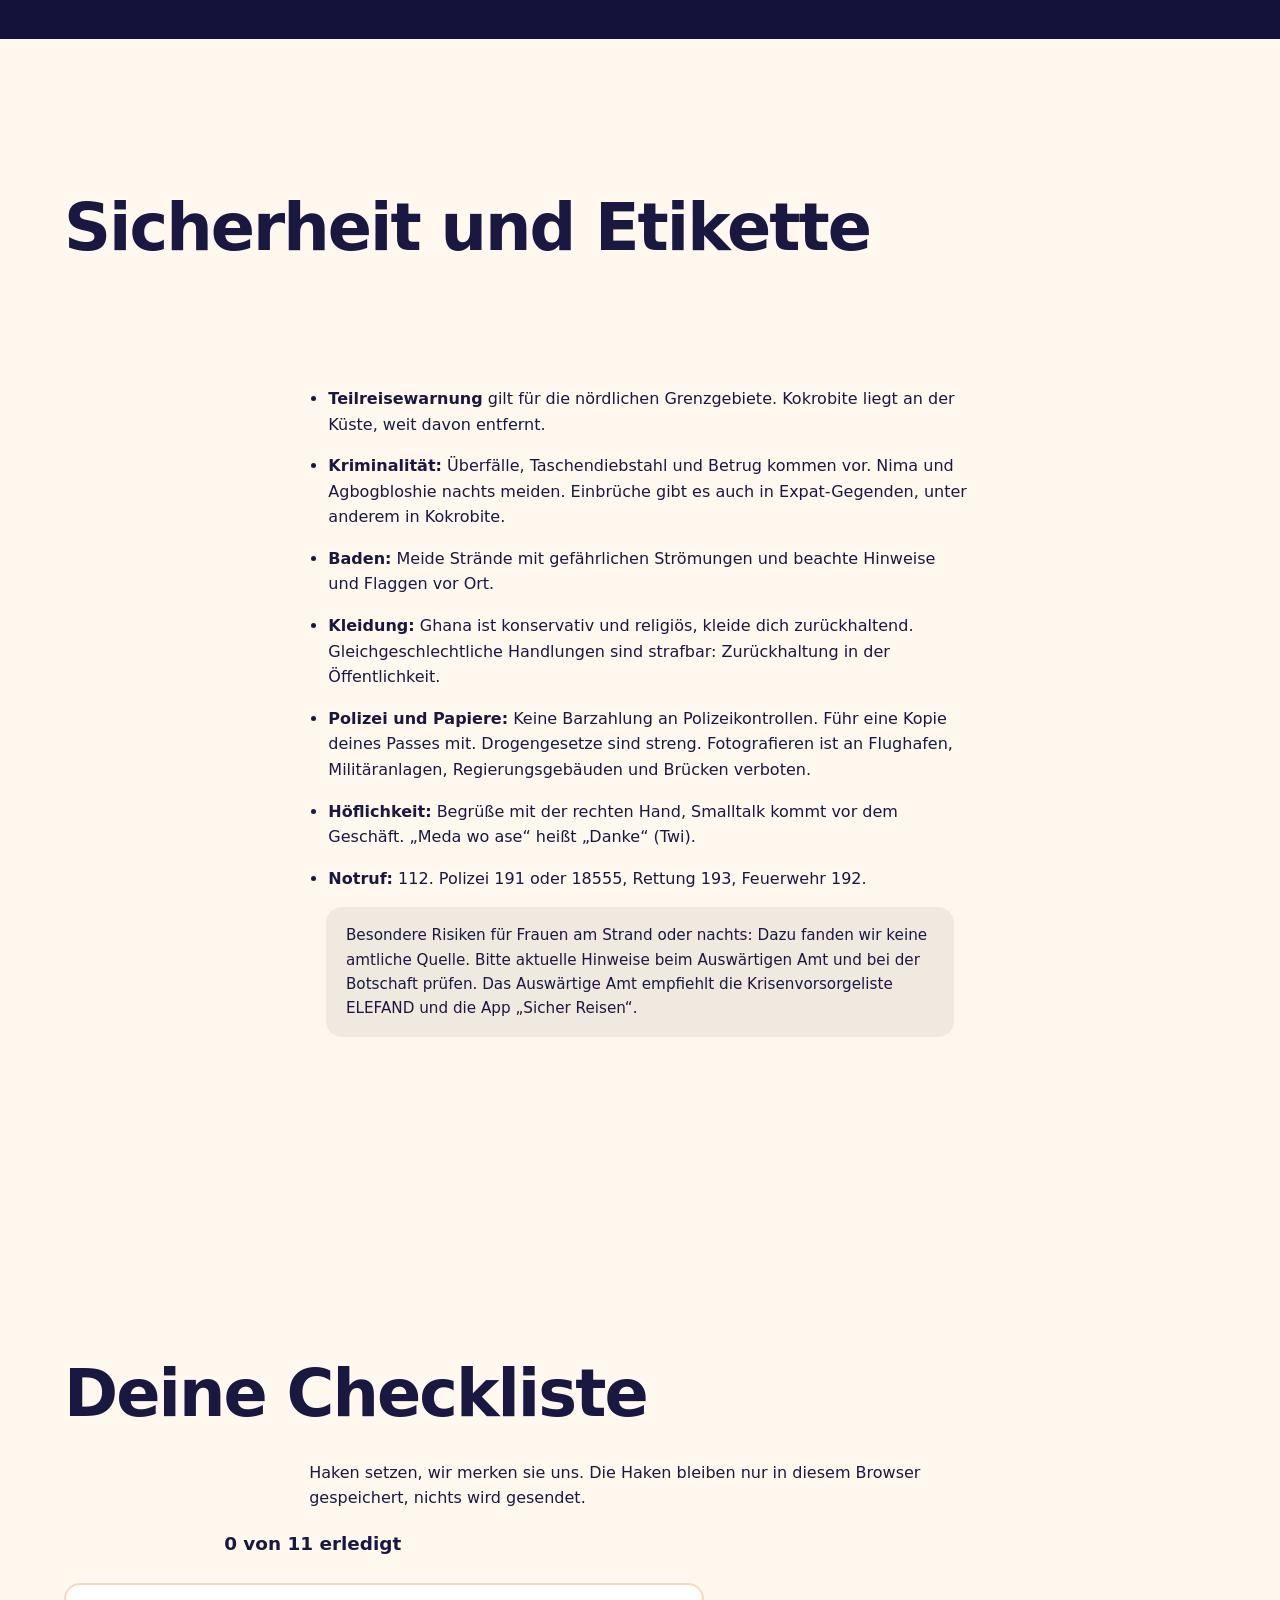
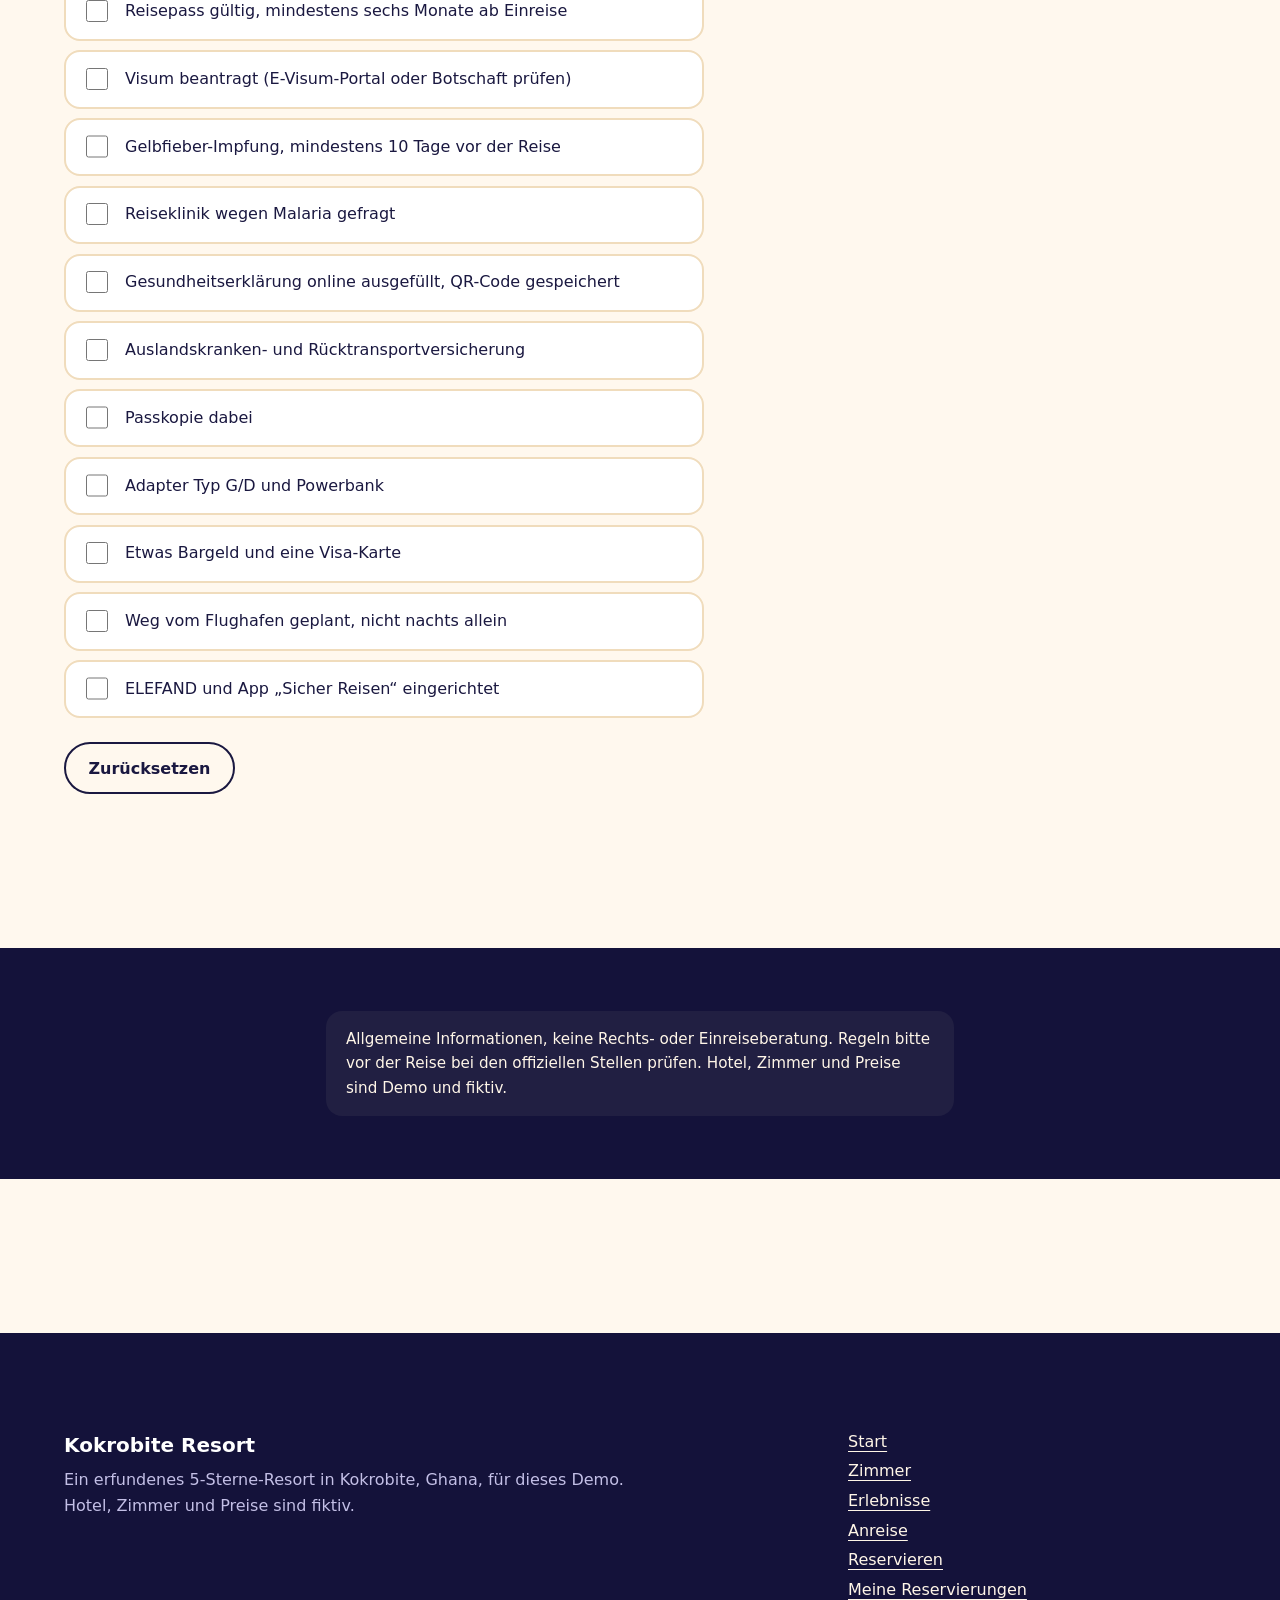
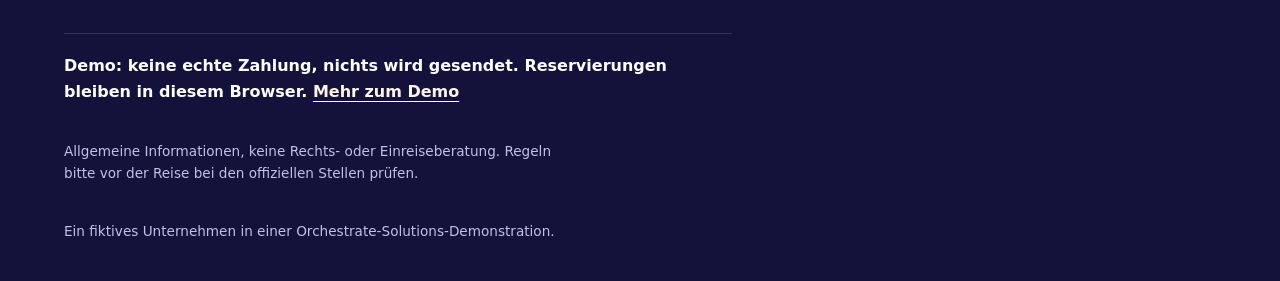
==== commit ffa9243e: "Anreise: Du-Form" ====
--- a/pages/anreise.html
+++ b/pages/anreise.html
@@ -33,7 +33,7 @@
       <article class="an-card" data-reveal>
         <h3>Visum</h3>
         <p>Deutsche brauchen ein Visum, das vor der Einreise beantragt wird. Das Visum bei Ankunft wurde ersetzt: nicht darauf verlassen.</p>
-        <p>Das E-Visum läuft seit Mai 2026 über das offizielle Portal <a href="https://evisa.immigration.gov.gh" rel="noopener">evisa.immigration.gov.gh</a>. Alternativ gibt es die Antragstellung bei der Botschaft von Ghana in Berlin. Bitte Gebühren, Bearbeitungszeit und Details bei der Botschaft prüfen und großzügig planen.</p>
+        <p>Das E-Visum läuft seit Mai 2026 über das offizielle Portal <a href="https://evisa.immigration.gov.gh" rel="noopener">evisa.immigration.gov.gh</a>. Alternativ gibt es die Antragstellung bei der Botschaft von Ghana in Berlin. Bitte prüf Gebühren, Bearbeitungszeit und Details bei der Botschaft und plane großzügig.</p>
       </article>
       <article class="an-card" data-reveal>
         <h3>Aufenthalt</h3>
@@ -41,12 +41,12 @@
       </article>
       <article class="an-card" data-reveal>
         <h3>Gesundheit</h3>
-        <p>Gelbfieber-Impfung: Pflicht für alle ab neun Monaten, mindestens 10 Tage vor der Reise. Die Gesundheitserklärung füllen Sie online vor Reisebeginn aus (<a href="https://ehds.ghs.gov.gh/declaration" rel="noopener">ehds.ghs.gov.gh</a>) und zeigen bei Ankunft den QR-Code vor.</p>
-        <p>Malaria-Risiko besteht in ganz Ghana: Fragen Sie vorab eine Reiseklinik oder Tropenmedizin.</p>
+        <p>Gelbfieber-Impfung: Pflicht für alle ab neun Monaten, mindestens 10 Tage vor der Reise. Die Gesundheitserklärung füllst du online vor Reisebeginn aus (<a href="https://ehds.ghs.gov.gh/declaration" rel="noopener">ehds.ghs.gov.gh</a>) und zeigst bei Ankunft den QR-Code vor.</p>
+        <p>Malaria-Risiko besteht in ganz Ghana: Frag vorab in einer Reiseklinik oder der Tropenmedizin nach.</p>
       </article>
       <article class="an-card" data-reveal>
         <h3>Zoll und Geld</h3>
-        <p>Bargeld über 10.000 US-Dollar melden Sie auf dem Formular FX-5 an. Währung ist der Cedi (GHS). Visa ist verbreiteter als Mastercard, Kartenbetrug kommt vor: Bargeld mitführen.</p>
+        <p>Bargeld über 10.000 US-Dollar meldest du auf dem Formular FX-5 an. Währung ist der Cedi (GHS). Visa ist verbreiteter als Mastercard, Kartenbetrug kommt vor: führ etwas Bargeld mit.</p>
       </article>
       <article class="an-card" data-reveal>
         <h3>Strom und Versicherung</h3>
@@ -61,9 +61,9 @@
     <p class="an-big" data-reveal>Kokrobite liegt am Atlantik, etwa 30 km westlich von Accra.</p>
     <ol class="an-steps">
       <li data-reveal>Der Flughafen heißt seit 23.02.2026 wieder Accra International Airport (ACC).</li>
-      <li data-reveal>Rechnen Sie je nach Verkehr mit rund ein bis zwei Stunden bis Kokrobite (Schätzung).</li>
-      <li data-reveal>Nutzen Sie lizenzierte Taxis oder die Dienste Uber, Bolt und Yango. Klären Sie den Fahrpreis vorher und prüfen Sie Fahrer und Fahrzeug vor dem Einsteigen: Die Fahrzeugbehörde meldete im August 2026 viele gefälschte Führerscheine.</li>
-      <li data-reveal>Fahren Sie zwischen Städten möglichst bei Tageslicht und nachts nicht allein im Taxi. Tro-tros (Minibusse) werden wegen des Unfallrisikos zur Vermeidung empfohlen.</li>
+      <li data-reveal>Rechne je nach Verkehr mit rund ein bis zwei Stunden bis Kokrobite (Schätzung).</li>
+      <li data-reveal>Nutze lizenzierte Taxis oder die Dienste Uber, Bolt und Yango. Klär den Fahrpreis vorher und prüf Fahrer und Fahrzeug vor dem Einsteigen: Die Fahrzeugbehörde meldete im August 2026 viele gefälschte Führerscheine.</li>
+      <li data-reveal>Fahr zwischen Städten möglichst bei Tageslicht und nachts nicht allein im Taxi. Tro-tros (Minibusse) werden wegen des Unfallrisikos zur Vermeidung empfohlen.</li>
       <li data-reveal>Ein Abholservice des Hotels ist hier nur als Demo-Funktion gedacht, ohne echte Preise oder Anbieter.</li>
     </ol>
   </section>
@@ -74,18 +74,18 @@
     <ul class="an-list">
       <li data-reveal><strong>Teilreisewarnung</strong> gilt für die nördlichen Grenzgebiete. Kokrobite liegt an der Küste, weit davon entfernt.</li>
       <li data-reveal><strong>Kriminalität:</strong> Überfälle, Taschendiebstahl und Betrug kommen vor. Nima und Agbogbloshie nachts meiden. Einbrüche gibt es auch in Expat-Gegenden, unter anderem in Kokrobite.</li>
-      <li data-reveal><strong>Baden:</strong> Meiden Sie Strände mit gefährlichen Strömungen und beachten Sie Hinweise und Flaggen vor Ort.</li>
-      <li data-reveal><strong>Kleidung:</strong> Ghana ist konservativ und religiös, kleiden Sie sich zurückhaltend. Gleichgeschlechtliche Handlungen sind strafbar: Zurückhaltung in der Öffentlichkeit.</li>
-      <li data-reveal><strong>Polizei und Papiere:</strong> Keine Barzahlung an Polizeikontrollen. Führen Sie eine Kopie Ihres Passes mit. Drogengesetze sind streng. Fotografieren ist an Flughafen, Militäranlagen, Regierungsgebäuden und Brücken verboten.</li>
-      <li data-reveal><strong>Höflichkeit:</strong> Begrüßen Sie mit der rechten Hand, Smalltalk kommt vor dem Geschäft. „Meda wo ase“ heißt „Danke“ (Twi).</li>
+      <li data-reveal><strong>Baden:</strong> Meide Strände mit gefährlichen Strömungen und beachte Hinweise und Flaggen vor Ort.</li>
+      <li data-reveal><strong>Kleidung:</strong> Ghana ist konservativ und religiös, kleide dich zurückhaltend. Gleichgeschlechtliche Handlungen sind strafbar: Zurückhaltung in der Öffentlichkeit.</li>
+      <li data-reveal><strong>Polizei und Papiere:</strong> Keine Barzahlung an Polizeikontrollen. Führ eine Kopie deines Passes mit. Drogengesetze sind streng. Fotografieren ist an Flughafen, Militäranlagen, Regierungsgebäuden und Brücken verboten.</li>
+      <li data-reveal><strong>Höflichkeit:</strong> Begrüße mit der rechten Hand, Smalltalk kommt vor dem Geschäft. „Meda wo ase“ heißt „Danke“ (Twi).</li>
       <li data-reveal><strong>Notruf:</strong> 112. Polizei 191 oder 18555, Rettung 193, Feuerwehr 192.</li>
     </ul>
     <p class="guide-note" data-reveal>Besondere Risiken für Frauen am Strand oder nachts: Dazu fanden wir keine amtliche Quelle. Bitte aktuelle Hinweise beim Auswärtigen Amt und bei der Botschaft prüfen. Das Auswärtige Amt empfiehlt die Krisenvorsorgeliste ELEFAND und die App „Sicher Reisen“.</p>
   </section>
 
   <section class="band an-sec an-check" id="checkliste" aria-labelledby="h-check">
-    <h2 id="h-check" data-reveal>Ihre Checkliste</h2>
-    <p class="prose" data-reveal>Haken setzen, wir merken sie uns. Sie bleiben nur in diesem Browser gespeichert, nichts wird gesendet.</p>
+    <h2 id="h-check" data-reveal>Deine Checkliste</h2>
+    <p class="prose" data-reveal>Haken setzen, wir merken sie uns. Die Haken bleiben nur in diesem Browser gespeichert, nichts wird gesendet.</p>
     <p class="an-progress" id="an-progress" role="status" aria-live="polite"></p>
     <ul class="an-checks" id="an-checks">
       <li><label><input type="checkbox" data-k="pass"> Reisepass gültig, mindestens sechs Monate ab Einreise</label></li>
